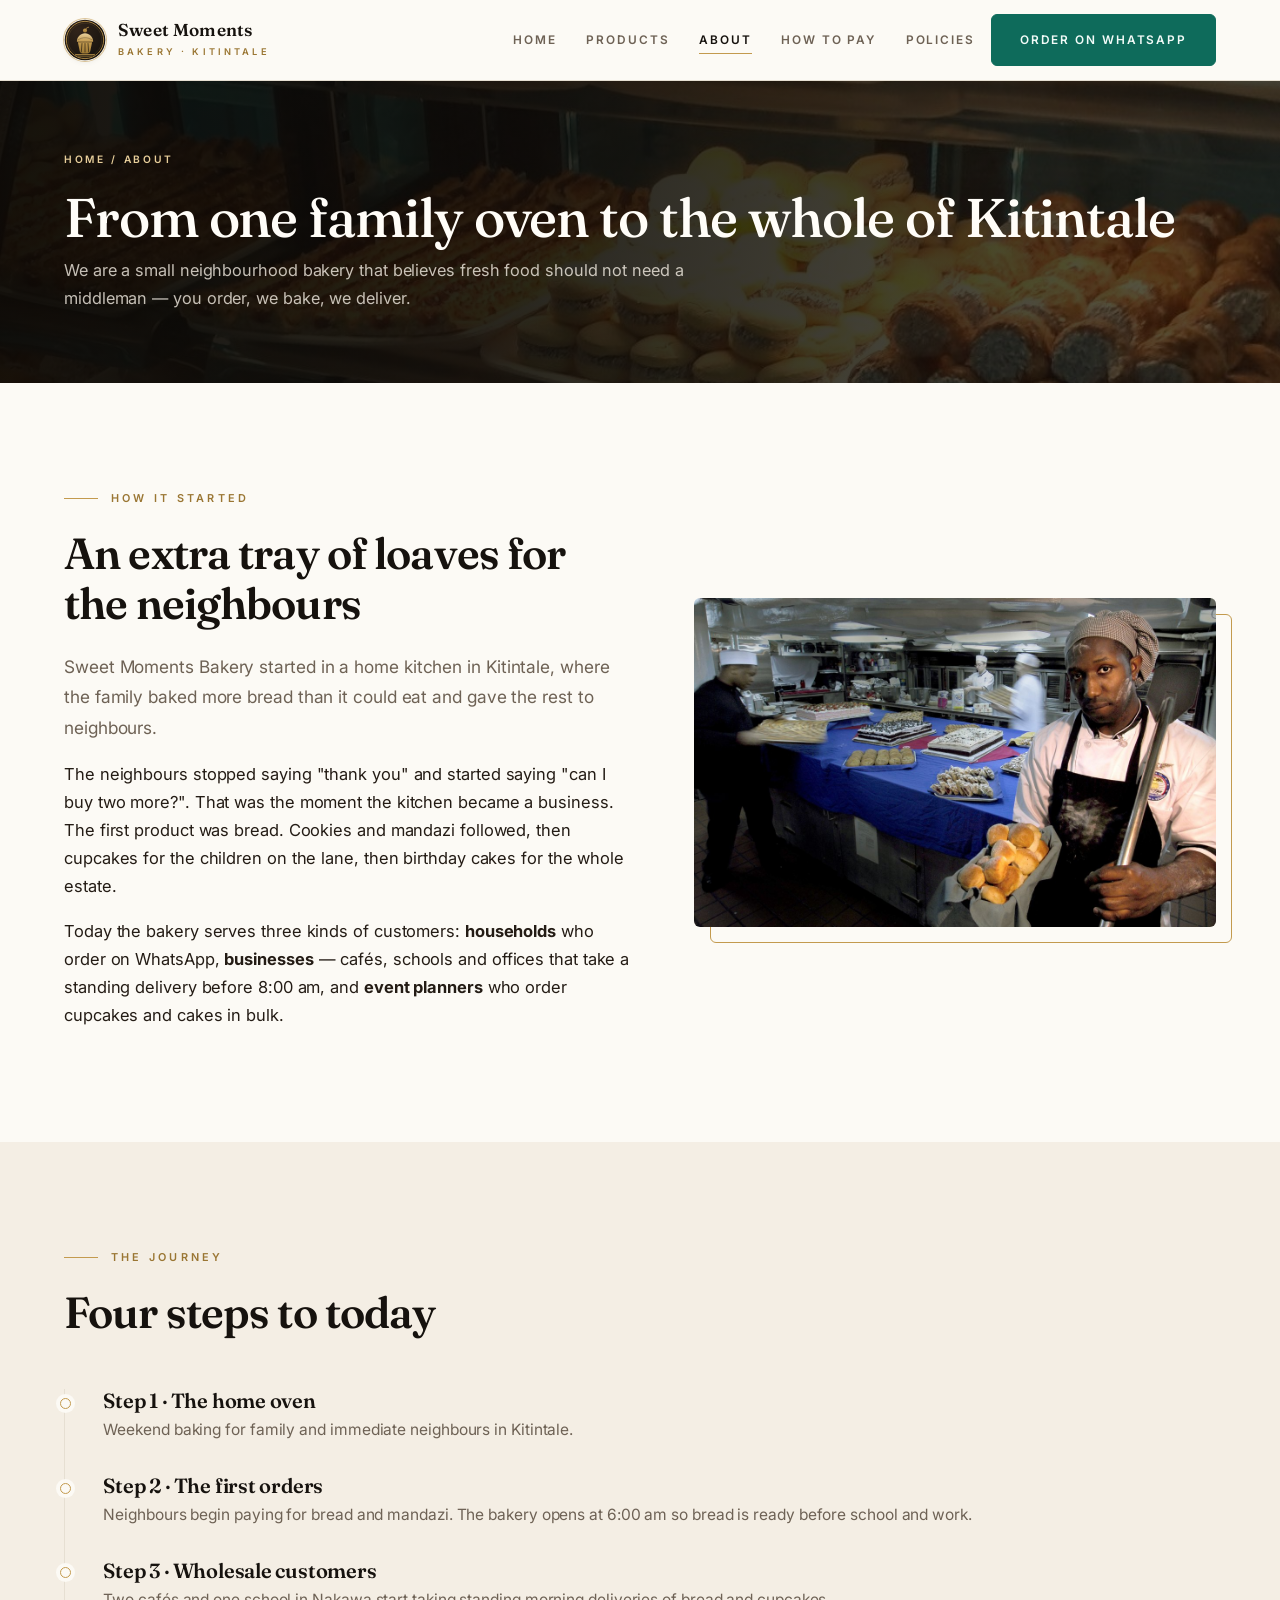
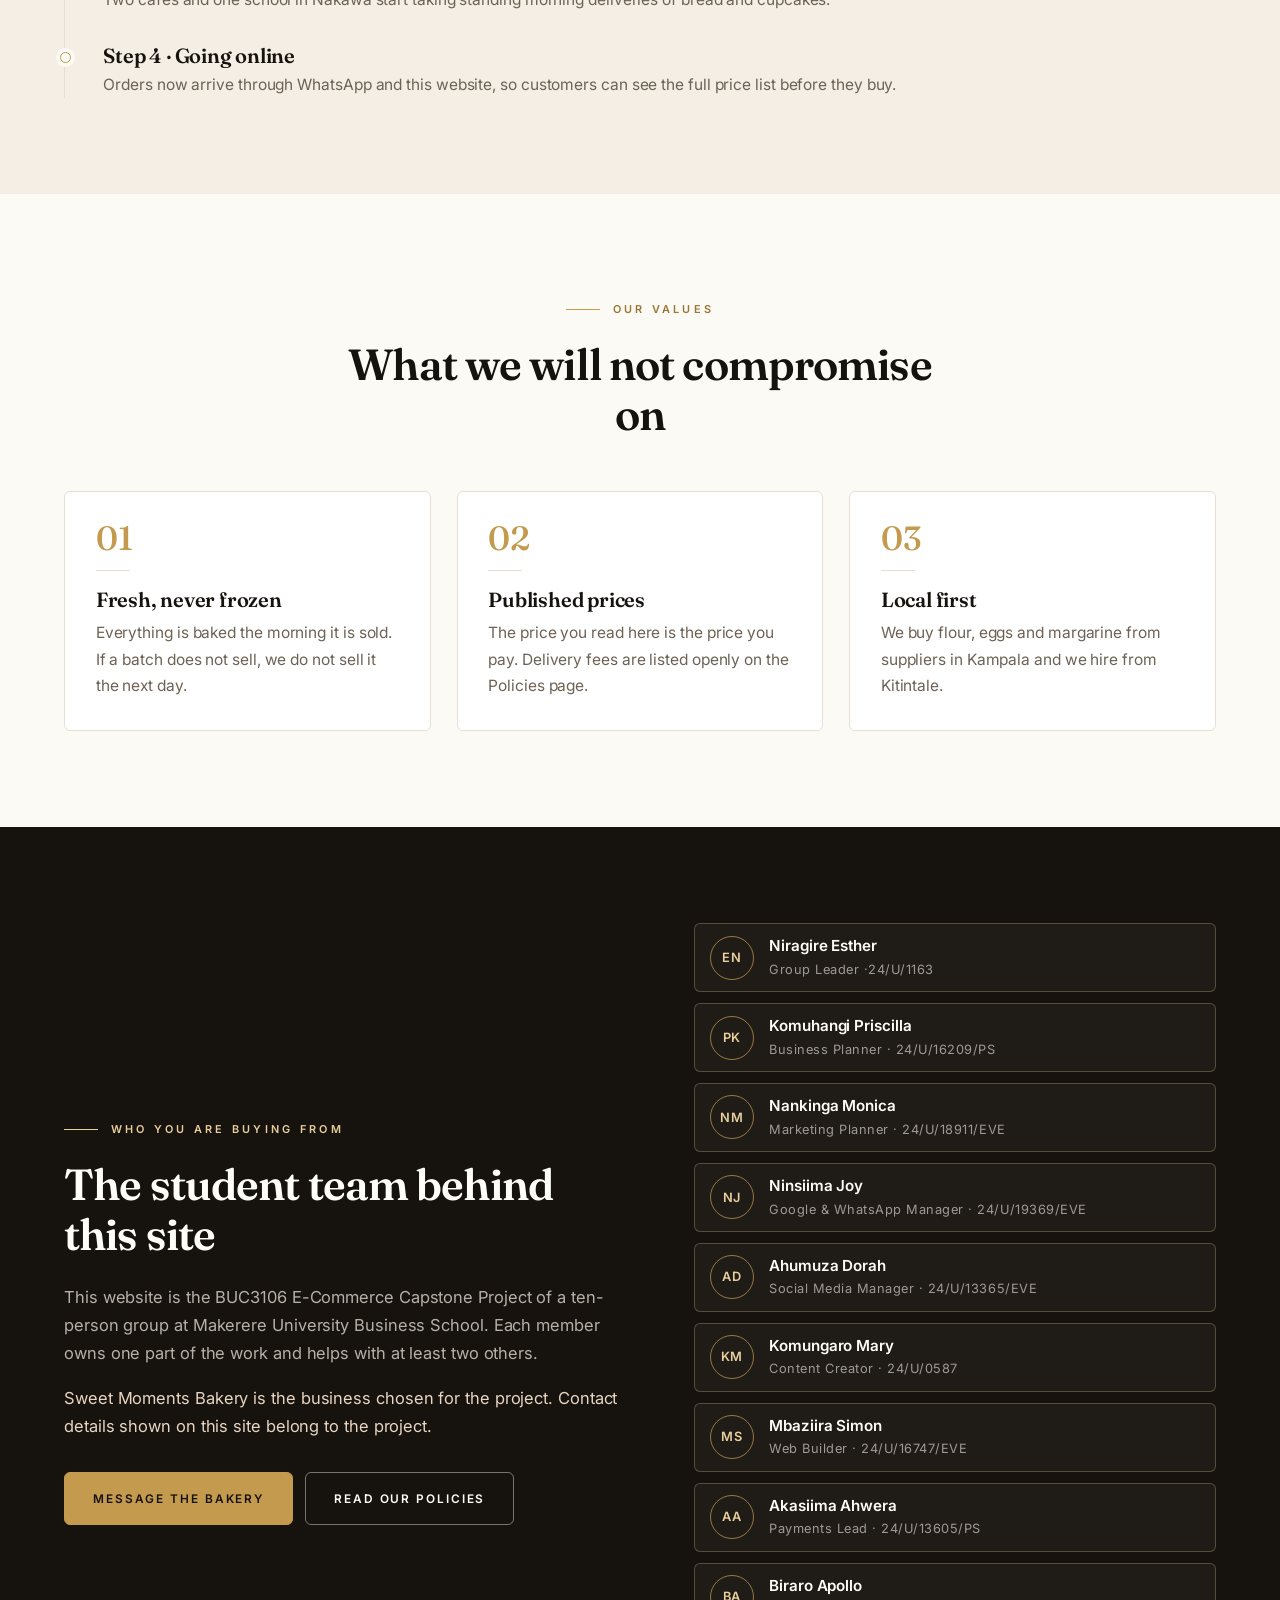
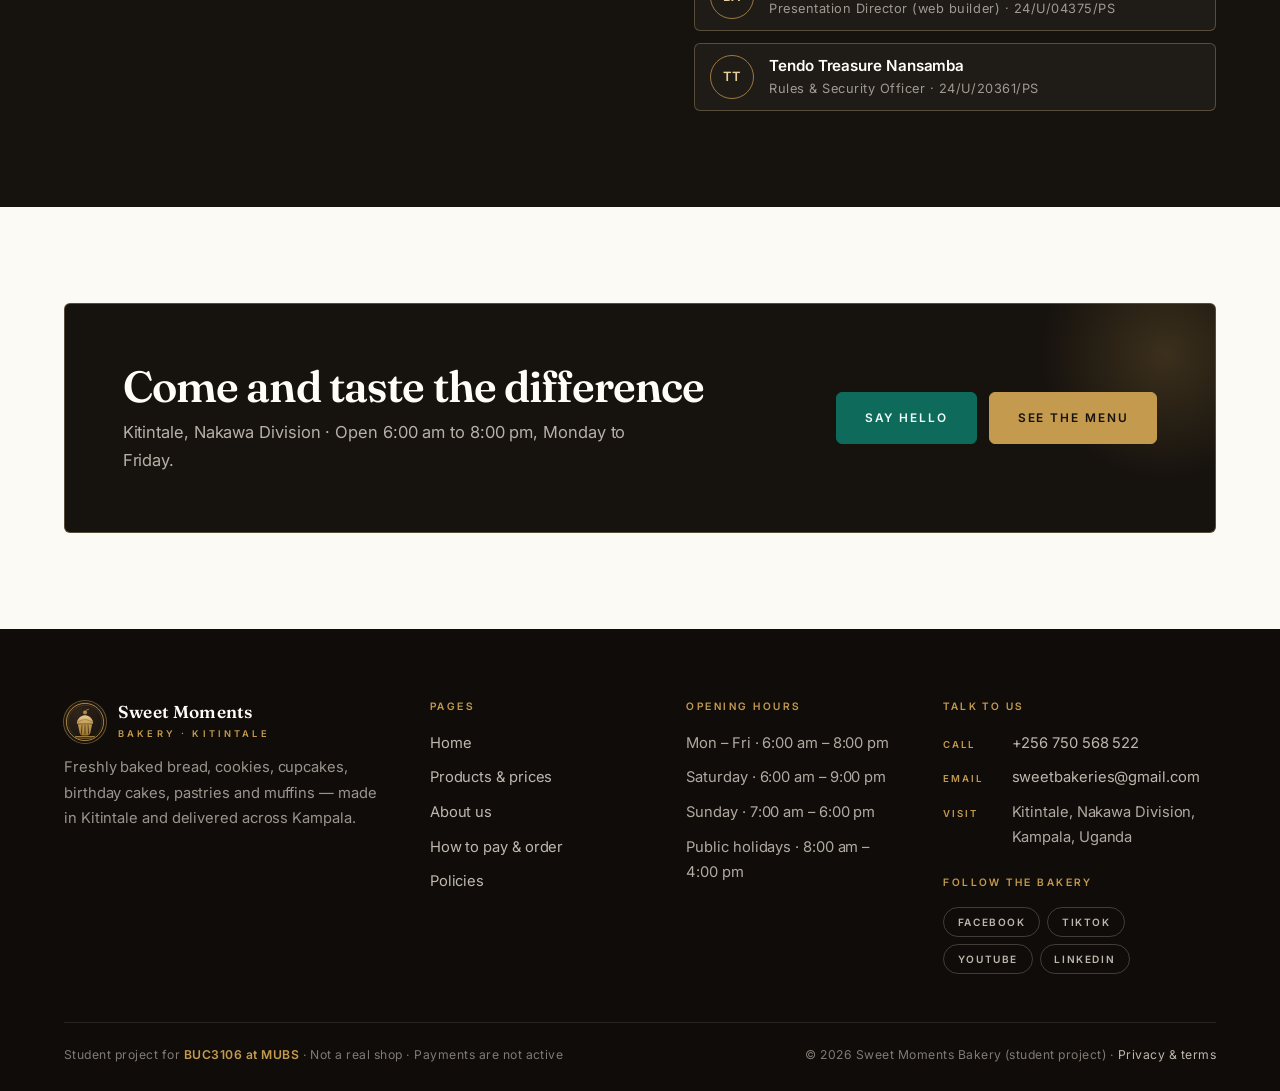
==== about.html @ cf7ef5d5 "Sweet Moments Bakery - BUC3106 capstone website (5 pages, CSS only)" ====
<!DOCTYPE html>
<!-- SWEET MOMENTS BAKERY - ABOUT PAGE (about.html)
     Our story, our values and the student team behind this project. -->
<html lang="en">
<head>
  <meta charset="UTF-8">
  <meta name="viewport" content="width=device-width, initial-scale=1">
  <title>About Us | Sweet Moments Bakery, Kitintale, Kampala</title>
  <meta name="description" content="The story, values and bakers behind Sweet Moments Bakery in Kitintale, Kampala - a bakery supplying households, cafes, schools and offices with fresh bread, cakes and pastries.">
  <link rel="icon" type="image/svg+xml" href="logo.svg">
  <link rel="preconnect" href="https://fonts.googleapis.com">
  <link rel="preconnect" href="https://fonts.gstatic.com" crossorigin>
  <link href="https://fonts.googleapis.com/css2?family=Fraunces:ital,opsz,wght@0,9..144,400;0,9..144,500;0,9..144,600;1,9..144,400&family=Inter:wght@400;500;600;700&display=swap" rel="stylesheet">
  <link rel="stylesheet" href="style.css">
</head>
<body>

  <header class="header">
    <div class="container header__inner">
      <a class="brand" href="index.html">
        <img class="brand__mark" src="logo.svg" alt="Sweet Moments Bakery">
        <span><span class="brand__name">Sweet Moments</span><span class="brand__sub">Bakery · Kitintale</span></span>
      </a>
      <input type="checkbox" id="nav-toggle" class="nav-toggle">
      <label for="nav-toggle" class="nav-toggle-label" aria-label="Open menu"><span class="burger"></span></label>
      <nav class="nav" aria-label="Main menu">
        <a href="index.html">Home</a>
        <a href="products.html">Products</a>
        <a href="about.html" class="active">About</a>
        <a href="pay.html">How to Pay</a>
        <a href="policies.html">Policies</a>
        <a class="btn btn--wa" href="https://wa.me/256750568522?text=Hello%20Sweet%20Moments%20Bakery%2C%20I%20would%20like%20to%20place%20an%20order" target="_blank" rel="noopener">Order on WhatsApp</a>
      </nav>
    </div>
  </header>

  <main>

    <section class="page-hero">
      <img class="page-hero__bg" src="images/banner-inner.jpg" alt="">
      <div class="container">
        <div class="crumbs">Home / About</div>
        <h1>From one family oven to the whole of Kitintale</h1>
        <p>We are a small neighbourhood bakery that believes fresh food should not need a middleman — you order, we bake, we deliver.</p>
      </div>
    </section>

    <!-- ============ STORY ============ -->
    <section class="section">
      <div class="container split">
        <div>
          <span class="eyebrow">How it started</span>
          <h2>An extra tray of loaves for the neighbours</h2>
          <p class="lead">Sweet Moments Bakery started in a home kitchen in Kitintale, where the family baked more bread than it could eat and gave the rest to neighbours.</p>
          <p>The neighbours stopped saying "thank you" and started saying "can I buy two more?". That was the moment the kitchen became a business. The first product was bread. Cookies and mandazi followed, then cupcakes for the children on the lane, then birthday cakes for the whole estate.</p>
          <p>Today the bakery serves three kinds of customers: <b>households</b> who order on WhatsApp, <b>businesses</b> — cafés, schools and offices that take a standing delivery before 8:00 am, and <b>event planners</b> who order cupcakes and cakes in bulk.</p>
        </div>
        <div class="frame">
          <img src="images/process.jpg" alt="Hands kneading bread dough on a floured table in the bakery kitchen">
        </div>
      </div>
    </section>

    <!-- ============ TIMELINE ============ -->
    <section class="section section--sand">
      <div class="container">
        <div class="section-head">
          <span class="eyebrow">The journey</span>
          <h2>Four steps to today</h2>
        </div>
        <div class="timeline">
          <div>
            <h3>Step 1 · The home oven</h3>
            <p>Weekend baking for family and immediate neighbours in Kitintale.</p>
          </div>
          <div>
            <h3>Step 2 · The first orders</h3>
            <p>Neighbours begin paying for bread and mandazi. The bakery opens at 6:00 am so bread is ready before school and work.</p>
          </div>
          <div>
            <h3>Step 3 · Wholesale customers</h3>
            <p>Two cafés and one school in Nakawa start taking standing morning deliveries of bread and cupcakes.</p>
          </div>
          <div>
            <h3>Step 4 · Going online</h3>
            <p>Orders now arrive through WhatsApp and this website, so customers can see the full price list before they buy.</p>
          </div>
        </div>
      </div>
    </section>

    <!-- ============ VALUES ============ -->
    <section class="section">
      <div class="container">
        <div class="section-head center">
          <span class="eyebrow">Our values</span>
          <h2>What we will not compromise on</h2>
        </div>
        <div class="grid grid--3">
          <article class="card">
            <span class="num">01</span>
            <h3>Fresh, never frozen</h3>
            <p>Everything is baked the morning it is sold. If a batch does not sell, we do not sell it the next day.</p>
          </article>
          <article class="card">
            <span class="num">02</span>
            <h3>Published prices</h3>
            <p>The price you read here is the price you pay. Delivery fees are listed openly on the Policies page.</p>
          </article>
          <article class="card">
            <span class="num">03</span>
            <h3>Local first</h3>
            <p>We buy flour, eggs and margarine from suppliers in Kampala and we hire from Kitintale.</p>
          </article>
        </div>
      </div>
    </section>

    <!-- ============ WHO SERVES YOU ============ -->
    <section class="section section--ink">
      <div class="container split">
        <div>
          <span class="eyebrow">Who you are buying from</span>
          <h2>The student team behind this site</h2>
          <p>This website is the BUC3106 E-Commerce Capstone Project of a ten-person group at Makerere University Business School. Each member owns one part of the work and helps with at least two others.</p>
          <p style="color:#e8d5c2;">Sweet Moments Bakery is the business chosen for the project. Contact details shown on this site belong to the project.</p>
          <div class="btn-row">
            <a class="btn btn--wa" href="https://wa.me/256750568522" target="_blank" rel="noopener">Message the bakery</a>
            <a class="btn btn--ghost" href="policies.html">Read our policies</a>
          </div>
        </div>
        <div>
          <ul class="team">
            <li><span class="avatar">EN</span><div><b>Niragire Esther</b><span>Group Leader ·24/U/1163</span></div></li>
            <li><span class="avatar">PK</span><div><b>Komuhangi Priscilla</b><span>Business Planner · 24/U/16209/PS</span></div></li>
            <li><span class="avatar">NM</span><div><b>Nankinga Monica</b><span>Marketing Planner · 24/U/18911/EVE</span></div></li>
            <li><span class="avatar">NJ</span><div><b>Ninsiima Joy</b><span>Google &amp; WhatsApp Manager · 24/U/19369/EVE</span></div></li>
            <li><span class="avatar">AD</span><div><b>Ahumuza Dorah</b><span>Social Media Manager · 24/U/13365/EVE</span></div></li>
            <li><span class="avatar">KM</span><div><b>Komungaro Mary</b><span>Content Creator · 24/U/0587</span></div></li>
            <li><span class="avatar">MS</span><div><b>Mbaziira Simon</b><span>Web Builder · 24/U/16747/EVE</span></div></li>
            <li><span class="avatar">AA</span><div><b>Akasiima Ahwera</b><span>Payments Lead · 24/U/13605/PS</span></div></li>
            <li><span class="avatar">BA</span><div><b>Biraro Apollo</b><span>Presentation Director (web builder) · 24/U/04375/PS</span></div></li>
            <li><span class="avatar">TT</span><div><b>Tendo Treasure Nansamba</b><span>Rules &amp; Security Officer · 24/U/20361/PS</span></div></li>
          </ul>
        </div>
      </div>
    </section>

    <!-- ============ CTA ============ -->
    <section class="section">
      <div class="container">
        <div class="cta">
          <div>
            <h2>Come and taste the difference</h2>
            <p>Kitintale, Nakawa Division · Open 6:00 am to 8:00 pm, Monday to Friday.</p>
          </div>
          <div class="btn-row" style="margin-top:0;">
            <a class="btn btn--wa" href="https://wa.me/256750568522?text=Hello%20Sweet%20Moments%20Bakery" target="_blank" rel="noopener">Say hello</a>
            <a class="btn btn--gold" href="products.html">See the menu</a>
          </div>
        </div>
      </div>
    </section>

  </main>

  <footer class="footer">
    <div class="container">
      <div class="footer__grid">
        <div>
          <a class="brand" href="index.html" style="margin-bottom:.8rem;">
            <img class="brand__mark" src="logo.svg" alt="Sweet Moments Bakery">
            <span><span class="brand__name">Sweet Moments</span><span class="brand__sub">Bakery · Kitintale</span></span>
          </a>
          <p>Freshly baked bread, cookies, cupcakes, birthday cakes, pastries and muffins — made in Kitintale and delivered across Kampala.</p>
        </div>
        <div>
          <h4>Pages</h4>
          <ul>
            <li><a href="index.html">Home</a></li>
            <li><a href="products.html">Products &amp; prices</a></li>
            <li><a href="about.html">About us</a></li>
            <li><a href="pay.html">How to pay &amp; order</a></li>
            <li><a href="policies.html">Policies</a></li>
          </ul>
        </div>
        <div>
          <h4>Opening hours</h4>
          <ul>
            <li>Mon – Fri · 6:00 am – 8:00 pm</li>
            <li>Saturday · 6:00 am – 9:00 pm</li>
            <li>Sunday · 7:00 am – 6:00 pm</li>
            <li>Public holidays · 8:00 am – 4:00 pm</li>
          </ul>
        </div>
        <div>
          <h4>Talk to us</h4>
          <ul class="contact-list">
            <li><span class="k">Call</span> <a href="https://wa.me/256750568522" target="_blank" rel="noopener">+256 750 568 522</a></li>
            <li><span class="k">Email</span> <a href="mailto:sweetbakeries@gmail.com">sweetbakeries@gmail.com</a></li>
            <li><span class="k">Visit</span> Kitintale, Nakawa Division, Kampala, Uganda</li>
          </ul>
          <h4 class="spaced">Follow the bakery</h4>
          <div class="social-row">
            <a href="https://www.facebook.com/SweetMomentsBakeryUG" target="_blank" rel="noopener">Facebook</a>
            <a href="https://www.tiktok.com/@sweetmoments.ug" target="_blank" rel="noopener">TikTok</a>
            <a href="https://www.youtube.com/@SweetMomentsBakeryUG" target="_blank" rel="noopener">YouTube</a>
            <a href="https://www.linkedin.com/company/sweet-moments-bakery" target="_blank" rel="noopener">LinkedIn</a>
          </div>
        </div>
      </div>
      <div class="footer__bottom">
        <span>Student project for <strong>BUC3106 at MUBS</strong> · Not a real shop · Payments are not active</span>
        <span>© 2026 Sweet Moments Bakery (student project) · <a href="policies.html">Privacy &amp; terms</a></span>
      </div>
    </div>
  </footer>

</body>
</html>
---- style.css ----
/* =============================================================
   SWEET MOMENTS BAKERY — style.css  (premium design system)

   PALETTE      ink #16120E · espresso #241C15 · champagne gold #C39A4E
                ivory #FCFAF5 · sand #F4EEE4 · hairline #E6DFD2
   TYPE         Fraunces (display) · Inter (interface)
   STRUCTURE    1. Tokens  2. Base  3. Header  4. Buttons  5. Hero
                6. Sections & cards  7. Products  8. Tables  9. Pay
                10. Policies  11. CTA & footer  12. Responsive
   NO JAVASCRIPT anywhere in this site.
   ============================================================= */

/* ---------- 1. TOKENS ---------- */
:root {
  --ink: #16120e;
  --espresso: #241c15;
  --gold: #c39a4e;
  --gold-deep: #9a7633;
  --gold-soft: #e8cf9b;
  --ivory: #fcfaf5;
  --sand: #f4eee4;
  --white: #ffffff;
  --line: #e6dfd2;
  --line-dark: rgba(232, 207, 155, .28);
  --text: #241c15;
  --muted: #6e6255;
  --muted-light: #a2957f;
  --wa: #0e6b5b;
  --wa-hover: #128c7e;

  --radius: 6px;
  --shadow-sm: 0 2px 6px -2px rgba(22, 18, 14, .10);
  --shadow: 0 24px 50px -34px rgba(22, 18, 14, .55);
  --max: 1200px;

  --display: "Fraunces", "Playfair Display", Georgia, "Times New Roman", serif;
  --sans: "Inter", "Segoe UI", system-ui, -apple-system, Arial, sans-serif;
}

/* ---------- 2. BASE ---------- */
* { box-sizing: border-box; }

html { scroll-behavior: smooth; -webkit-text-size-adjust: 100%; }

body {
  margin: 0;
  background: var(--ivory);
  color: var(--text);
  font-family: var(--sans);
  font-size: 16.5px;
  line-height: 1.7;
  font-weight: 400;
  letter-spacing: -0.005em;
  -webkit-font-smoothing: antialiased;
  text-rendering: optimizeLegibility;
}

img { max-width: 100%; display: block; }

a { color: inherit; text-decoration: none; }

h1, h2, h3, h4 {
  font-family: var(--display);
  color: var(--ink);
  font-weight: 600;
  line-height: 1.14;
  letter-spacing: -0.02em;
  margin: 0 0 .55em;
  font-variation-settings: "opsz" 40;
}
h1 { font-size: clamp(2.4rem, 5.2vw, 4.3rem); }
h2 { font-size: clamp(1.85rem, 3.4vw, 2.75rem); }
h3 { font-size: clamp(1.12rem, 1.6vw, 1.32rem); letter-spacing: -0.01em; }
p  { margin: 0 0 1.05rem; }

.container { width: min(var(--max), 90%); margin-inline: auto; }

.section { padding: clamp(64px, 7.5vw, 112px) 0; }
.section--sand { background: var(--sand); }
.section--ink { background: var(--ink); color: #efe8dd; }
.section--ink h2, .section--ink h3 { color: #fffdf8; }
.section--ink p { color: rgba(239, 232, 221, .74); }

/* eyebrow: gold small-caps with a leading rule */
.eyebrow {
  display: inline-flex;
  align-items: center;
  gap: .8rem;
  font-size: .68rem;
  letter-spacing: .3em;
  text-transform: uppercase;
  font-weight: 600;
  color: var(--gold-deep);
  margin-bottom: 1.35rem;
}
.eyebrow::before {
  content: "";
  width: 34px;
  height: 1px;
  background: var(--gold);
}
.section--ink .eyebrow { color: var(--gold-soft); }
.section--ink .eyebrow::before { background: var(--gold-soft); }
.center .eyebrow { justify-content: center; }

.section-head { max-width: 620px; margin-bottom: clamp(2rem, 4vw, 3.4rem); }
.section-head p { color: var(--muted); font-size: 1.02rem; margin-bottom: 0; }
.section--ink .section-head p { color: rgba(239, 232, 221, .72); }
.center { text-align: center; margin-inline: auto; }

.lead { font-size: 1.08rem; color: var(--muted); line-height: 1.75; }
.center .lead, .section-head.center { margin-inline: auto; }

/* numerals used instead of icons */
.num {
  display: block;
  font-family: var(--display);
  font-size: 2.1rem;
  font-weight: 500;
  color: var(--gold);
  line-height: 1;
  margin-bottom: 1.1rem;
  letter-spacing: 0;
}
.num::after {
  content: "";
  display: block;
  width: 34px;
  height: 1px;
  background: var(--line);
  margin-top: .85rem;
}
.section--ink .num::after { background: var(--line-dark); }

/* notes / chips */
.note {
  background: #fbf7ee;
  border: 1px solid var(--line);
  border-left: 3px solid var(--gold);
  border-radius: var(--radius);
  padding: 1rem 1.25rem;
  font-size: .95rem;
  color: var(--espresso);
}
.note a { color: var(--gold-deep); border-bottom: 1px solid var(--gold-soft); }
.section--ink .note {
  background: rgba(255, 255, 255, .05);
  border-color: var(--line-dark);
  border-left-color: var(--gold);
  color: #efe8dd;
}
.sample {
  display: inline-block;
  border: 1px solid var(--gold);
  color: var(--gold-deep);
  background: rgba(195, 154, 78, .08);
  font-size: .62rem;
  font-weight: 600;
  letter-spacing: .16em;
  text-transform: uppercase;
  padding: .1rem .45rem;
  border-radius: 3px;
  vertical-align: middle;
  line-height: 1.5;
}
.sample--alert { border-color: #c98b6b; color: #9c5334; background: rgba(201, 139, 107, .08); }

/* ---------- 3. HEADER ---------- */
.header {
  position: sticky;
  top: 0;
  z-index: 60;
  background: rgba(252, 250, 245, .88);
  backdrop-filter: saturate(180%) blur(14px);
  -webkit-backdrop-filter: saturate(180%) blur(14px);
  border-bottom: 1px solid var(--line);
}
.header__inner {
  display: flex;
  align-items: center;
  gap: 1.2rem;
  padding: .85rem 0;
  min-height: 72px;
}
.brand {
  display: flex;
  align-items: center;
  gap: .75rem;
  color: var(--ink);
}
.brand__mark {
  width: 42px;
  height: 42px;
  flex: none;
  border-radius: 50%;
  box-shadow: 0 0 0 1px rgba(195, 154, 78, .55), var(--shadow-sm);
}
.brand__name {
  font-family: var(--display);
  font-weight: 600;
  font-size: 1.08rem;
  letter-spacing: .01em;
  line-height: 1.1;
  display: block;
}
.brand__sub {
  display: block;
  font-family: var(--sans);
  font-size: .58rem;
  letter-spacing: .34em;
  text-transform: uppercase;
  color: var(--gold-deep);
  font-weight: 600;
  margin-top: .28rem;
}

.nav { margin-left: auto; display: flex; align-items: center; gap: .15rem; }
.nav a:not(.btn) {
  position: relative;
  padding: .55rem .85rem;
  font-size: .74rem;
  font-weight: 600;
  letter-spacing: .16em;
  text-transform: uppercase;
  color: var(--muted);
  transition: color .2s ease;
}
.nav a:not(.btn)::after {
  content: "";
  position: absolute;
  left: .85rem; right: .85rem; bottom: .3rem;
  height: 1px;
  background: var(--gold);
  transform: scaleX(0);
  transform-origin: left;
  transition: transform .28s ease;
}
.nav a:not(.btn):hover { color: var(--ink); }
.nav a:not(.btn):hover::after,
.nav a:not(.btn).active::after { transform: scaleX(1); }
.nav a:not(.btn).active { color: var(--ink); }

.nav-toggle { display: none; }
.nav-toggle-label {
  display: none;
  margin-left: auto;
  width: 46px; height: 46px;
  border: 1px solid var(--line);
  border-radius: var(--radius);
  background: var(--white);
  color: var(--ink);
  cursor: pointer;
  place-items: center;
}
/* CSS-drawn hamburger — no icon font, no JavaScript */
.burger {
  display: block;
  width: 18px;
  height: 13px;
  background:
    linear-gradient(currentColor 0 0) top    / 100% 1.5px no-repeat,
    linear-gradient(currentColor 0 0) center / 100% 1.5px no-repeat,
    linear-gradient(currentColor 0 0) bottom / 100% 1.5px no-repeat;
  transition: transform .25s ease;
}
.nav-toggle:checked ~ .nav-toggle-label .burger { transform: rotate(90deg); }

/* ---------- 4. BUTTONS ---------- */
.btn {
  display: inline-flex;
  align-items: center;
  justify-content: center;
  gap: .6rem;
  padding: .95rem 1.75rem;
  border: 1px solid transparent;
  border-radius: var(--radius);
  font-family: var(--sans);
  font-size: .74rem;
  font-weight: 600;
  letter-spacing: .16em;
  text-transform: uppercase;
  cursor: pointer;
  transition: background .25s ease, color .25s ease, border-color .25s ease,
              transform .25s ease, box-shadow .25s ease;
  white-space: nowrap;
}
.btn:hover { transform: translateY(-2px); }

.btn--gold { background: var(--gold); color: var(--ink); border-color: var(--gold); }
.btn--gold:hover { background: var(--gold-soft); border-color: var(--gold-soft); box-shadow: var(--shadow); }

.btn--wa { background: var(--wa); color: #f2fbf8; border-color: var(--wa); }
.btn--wa:hover { background: var(--wa-hover); border-color: var(--wa-hover); box-shadow: var(--shadow); }

.btn--ink { background: var(--ink); color: var(--ivory); border-color: var(--ink); }
.btn--ink:hover { background: var(--gold); border-color: var(--gold); color: var(--ink); }

.btn--ghost { background: transparent; color: var(--ink); border-color: rgba(22, 18, 14, .28); }
.btn--ghost:hover { background: var(--ink); color: var(--ivory); border-color: var(--ink); }

.btn--light { background: transparent; color: #fffdf8; border-color: rgba(255, 253, 248, .45); }
.btn--light:hover { background: #fffdf8; color: var(--ink); border-color: #fffdf8; }

/* ghost buttons must stay visible on the ink sections and the CTA band */
.section--ink .btn--ghost, .cta .btn--ghost {
  color: #fffdf8;
  border-color: rgba(255, 253, 248, .42);
}
.section--ink .btn--ghost:hover, .cta .btn--ghost:hover {
  background: #fffdf8;
  color: var(--ink);
  border-color: #fffdf8;
}
.section--ink .btn--wa { background: var(--gold); border-color: var(--gold); color: var(--ink); }
.section--ink .btn--wa:hover { background: var(--gold-soft); border-color: var(--gold-soft); }

.btn--sm { padding: .7rem 1.2rem; font-size: .68rem; }
.btn--block { width: 100%; }

.btn-row { display: flex; flex-wrap: wrap; gap: .75rem; margin-top: 2rem; }
.btn-row--center { justify-content: flex-start; }

/* ---------- 5. HERO ---------- */
.hero {
  position: relative;
  display: grid;
  align-items: center;
  min-height: min(56vh, 500px);
  background: #0f0b08;
  overflow: hidden;
}
.hero__bg {
  position: absolute;
  inset: 0;
  width: 100%;
  height: 100%;
  object-fit: cover;
  object-position: center 42%;
}
.hero::after {
  content: "";
  position: absolute;
  inset: 0;
  background:
    linear-gradient(100deg, rgba(12, 9, 6, .95) 0%, rgba(12, 9, 6, .86) 34%,
                    rgba(12, 9, 6, .52) 64%, rgba(12, 9, 6, .38) 100%),
    linear-gradient(to top, rgba(12, 9, 6, .78) 0%, rgba(12, 9, 6, 0) 38%);
}
.hero__inner {
  position: relative;
  z-index: 2;
  padding: clamp(38px, 4.6vw, 62px) 0 clamp(20px, 2.6vw, 34px);
  max-width: 680px;
  color: #f7f1e7;
}
.hero__eyebrow { color: var(--gold-soft); }
.hero__eyebrow::before { background: var(--gold-soft); }

.hero h1 {
  color: #fffdf8;
  font-weight: 500;
  font-size: clamp(2.05rem, 3.8vw, 3.1rem);
  line-height: 1.06;
  letter-spacing: -0.03em;
  text-wrap: balance;
  margin-bottom: .4em;
}
.hero h1 em {
  font-style: italic;
  font-weight: 400;
  color: var(--gold-soft);
}
.hero__lead {
  color: rgba(247, 241, 231, .8);
  font-size: clamp(.96rem, 1.05vw, 1.03rem);
  max-width: 620px;
  margin-top: .9rem;
  margin-bottom: 0;
}
.hero__rule {
  width: 64px;
  height: 1px;
  background: var(--gold);
  margin: 1.15rem 0 0;
  opacity: .85;
}
.hero .btn-row { margin-top: 1.35rem; }
.hero .btn { padding: .85rem 1.55rem; }
.hero__facts {
  position: relative;
  z-index: 2;
  display: flex;
  flex-wrap: wrap;
  gap: 0;
  border-top: 1px solid rgba(255, 253, 248, .16);
  margin-top: clamp(1.2rem, 2vw, 1.9rem);
  max-width: 980px;
}
.hero__facts span {
  padding: .7rem 1.4rem .7rem 0;
  margin-right: 1.4rem;
  border-right: 1px solid rgba(255, 253, 248, .16);
  font-size: .66rem;
  letter-spacing: .2em;
  text-transform: uppercase;
  color: rgba(247, 241, 231, .78);
  font-weight: 500;
}
.hero__facts span:last-child { border-right: 0; margin-right: 0; }
.hero__facts b {
  display: block;
  font-family: var(--display);
  font-size: 1.22rem;
  letter-spacing: -0.01em;
  text-transform: none;
  color: var(--gold-soft);
  font-weight: 500;
  margin-bottom: .1rem;
}

/* ribbon */
.marquee {
  background: var(--ink);
  color: rgba(247, 241, 231, .82);
  overflow: hidden;
  white-space: nowrap;
  padding: .95rem 0;
  font-size: .68rem;
  letter-spacing: .3em;
  text-transform: uppercase;
  font-weight: 500;
  border-top: 1px solid rgba(232, 207, 155, .18);
  border-bottom: 1px solid rgba(232, 207, 155, .18);
}
.marquee__track { display: inline-block; animation: slide 44s linear infinite; }
.marquee__track span { margin: 0 1.6rem; color: rgba(247, 241, 231, .8); }
.marquee__track span::before { content: "◆"; margin-right: 1.6rem; color: var(--gold); font-size: .55em; vertical-align: middle; }
@keyframes slide { from { transform: translateX(0); } to { transform: translateX(-50%); } }

/* ---------- 6. GRIDS, CARDS, SPLITS ---------- */
.grid { display: grid; gap: clamp(1.2rem, 2vw, 2rem); }
.grid--4 { grid-template-columns: repeat(4, 1fr); }
.grid--3 { grid-template-columns: repeat(3, 1fr); }
.grid--2 { grid-template-columns: repeat(2, 1fr); }
/* editorial 3-column features keep their dividers on tablets too */
.grid--features { grid-template-columns: repeat(3, 1fr); }

/* editorial feature columns (numbered, hairline separated) */
.feature {
  padding-top: .4rem;
}
.feature + .feature { border-left: 1px solid var(--line); padding-left: clamp(1.2rem, 2.4vw, 2.4rem); }
.feature h3 { margin-bottom: .6rem; }
.feature p { color: var(--muted); font-size: .97rem; margin-bottom: 0; }
@media (max-width: 860px) {
  .feature + .feature { border-left: 0; padding-left: 0; border-top: 1px solid var(--line); padding-top: 1.8rem; }
}

/* white card */
.card {
  background: var(--white);
  border: 1px solid var(--line);
  border-radius: var(--radius);
  padding: clamp(1.5rem, 2.4vw, 2rem);
  transition: transform .3s ease, box-shadow .3s ease, border-color .3s ease;
}
.card:hover { transform: translateY(-4px); border-color: var(--gold-soft); box-shadow: var(--shadow); }
.card p { color: var(--muted); font-size: .97rem; margin-bottom: 0; }
.card h3 { margin-bottom: .55rem; }
.section--ink .card {
  background: rgba(255, 255, 255, .04);
  border-color: var(--line-dark);
}
.section--ink .card p { color: rgba(239, 232, 221, .72); }
.section--ink .card:hover { border-color: var(--gold); }

/* split blocks */
.split {
  display: grid;
  grid-template-columns: 1.04fr .96fr;
  gap: clamp(2rem, 5vw, 4.5rem);
  align-items: center;
}
.frame { position: relative; }
.frame img {
  border-radius: var(--radius);
  position: relative;
  z-index: 2;
  width: 100%;
  object-fit: cover;
}
.frame::after {
  content: "";
  position: absolute;
  inset: 16px -16px -16px 16px;
  border: 1px solid var(--gold);
  border-radius: var(--radius);
  z-index: 1;
}
.frame--flip::after { inset: -16px 16px 16px -16px; }

.checklist { list-style: none; padding: 0; margin: 1.6rem 0 0; display: grid; gap: .85rem; }
.checklist li { position: relative; padding-left: 2rem; color: var(--text); font-size: .99rem; }
.checklist li::before {
  content: "✓";
  position: absolute;
  left: 0; top: .12rem;
  width: 20px; height: 20px;
  border: 1px solid var(--gold);
  border-radius: 50%;
  color: var(--gold-deep);
  font-size: .68rem;
  display: grid;
  place-items: center;
  font-weight: 600;
}
.section--ink .checklist li { color: rgba(239, 232, 221, .85); }
.section--ink .checklist li::before { color: var(--gold-soft); border-color: var(--gold); }

/* stats */
.stat-row { display: grid; grid-template-columns: repeat(3, 1fr); gap: 1rem; margin-top: 1.4rem; }
.stat {
  border: 1px solid var(--line-dark);
  border-radius: var(--radius);
  padding: 1.15rem 1rem;
  text-align: center;
  background: rgba(255, 255, 255, .03);
}
.stat b {
  display: block;
  font-family: var(--display);
  font-size: 1.6rem;
  font-weight: 500;
  color: var(--gold-soft);
  letter-spacing: -0.01em;
}
.stat span {
  font-size: .66rem;
  letter-spacing: .18em;
  text-transform: uppercase;
  color: rgba(239, 232, 221, .62);
}

.badge-line { display: flex; flex-wrap: wrap; gap: .55rem; margin-top: 1.6rem; }
.badge-line span {
  border: 1px solid rgba(232, 207, 155, .32);
  color: var(--gold-soft);
  border-radius: 999px;
  padding: .38rem .95rem;
  font-size: .66rem;
  letter-spacing: .16em;
  text-transform: uppercase;
  font-weight: 500;
}
.badge-line--dark span {
  border-color: var(--line);
  color: var(--gold-deep);
  background: var(--white);
}

/* zone badges (delivery) */
.zone {
  display: grid;
  place-items: center;
  width: 44px; height: 44px;
  border: 1px solid var(--gold);
  border-radius: 50%;
  font-family: var(--display);
  font-size: 1.05rem;
  color: var(--gold-deep);
  margin-bottom: 1.1rem;
}

/* WhatsApp catalogue call-out (Task 5 link) */
.catalogue-cta {
  display: flex;
  flex-wrap: wrap;
  align-items: center;
  justify-content: space-between;
  gap: 1.5rem;
  background: var(--white);
  border: 1px solid var(--line);
  border-left: 3px solid var(--gold);
  border-radius: var(--radius);
  padding: clamp(1.4rem, 3vw, 2.2rem);
  margin-top: 1.7rem;
}
.catalogue-cta h3 { margin-bottom: .4rem; }
.catalogue-cta p { color: var(--muted); font-size: .95rem; margin: 0; max-width: 640px; }
.catalogue-cta .eyebrow { margin-bottom: .7rem; }
.catalogue-cta .btn { flex: none; }

/* payment-choice + cryptocurrency notes (Task 7) */
.why-grid { display: grid; grid-template-columns: repeat(2, 1fr); gap: clamp(1.2rem, 2vw, 1.8rem); }
@media (max-width: 860px) { .why-grid { grid-template-columns: 1fr; } }

/* ---------- 7. PRODUCTS ---------- */
.product {
  display: flex;
  flex-direction: column;
  background: var(--white);
  border: 1px solid var(--line);
  border-radius: var(--radius);
  overflow: hidden;
  transition: transform .3s ease, box-shadow .3s ease, border-color .3s ease;
}
.product:hover { transform: translateY(-5px); border-color: var(--gold-soft); box-shadow: var(--shadow); }
.product__media { position: relative; aspect-ratio: 4 / 3; overflow: hidden; background: var(--sand); }
.product__media img { width: 100%; height: 100%; object-fit: cover; transition: transform .7s cubic-bezier(.2, .7, .3, 1); }
.product:hover .product__media img { transform: scale(1.05); }
.product__tag {
  position: absolute;
  top: .85rem; left: .85rem;
  background: rgba(22, 18, 14, .86);
  color: var(--gold-soft);
  font-size: .6rem;
  font-weight: 600;
  letter-spacing: .18em;
  text-transform: uppercase;
  padding: .34rem .7rem;
  border-radius: 3px;
  backdrop-filter: blur(4px);
}
.product__body { padding: 1.4rem 1.4rem 1.5rem; display: flex; flex-direction: column; gap: .5rem; flex: 1; }
.product__body h3 { margin: 0; }
.product__body p { color: var(--muted); font-size: .92rem; margin: 0; flex: 1; line-height: 1.6; }
.product__foot {
  display: flex;
  align-items: flex-end;
  justify-content: space-between;
  gap: .75rem;
  padding-top: .9rem;
  margin-top: .35rem;
  border-top: 1px solid var(--line);
}
.price {
  font-family: var(--display);
  font-size: 1.22rem;
  font-weight: 600;
  color: var(--ink);
  letter-spacing: -0.01em;
  line-height: 1.2;
}
.price small {
  display: block;
  font-family: var(--sans);
  font-size: .66rem;
  letter-spacing: .14em;
  text-transform: uppercase;
  color: var(--muted-light);
  font-weight: 500;
  margin-top: .2rem;
}
.code {
  font-size: .62rem;
  letter-spacing: .16em;
  text-transform: uppercase;
  color: var(--muted-light);
  font-weight: 500;
  white-space: nowrap;
}
.product .btn { margin-top: .9rem; }
/* product CTAs stay quiet until hover so the green does not take over the grid */
.product .btn--wa {
  background: transparent;
  color: var(--ink);
  border-color: rgba(22, 18, 14, .22);
}
.product .btn--wa:hover {
  background: var(--wa);
  border-color: var(--wa);
  color: #f2fbf8;
}

/* pure-CSS filters */
.catalog { position: relative; }
.catalog > input { position: absolute; width: 1px; height: 1px; opacity: 0; pointer-events: none; }
.catalog > label {
  display: inline-block;
  margin: 0 .5rem .8rem 0;
  padding: .6rem 1.15rem;
  border: 1px solid var(--line);
  border-radius: 999px;
  background: var(--white);
  font-size: .7rem;
  font-weight: 600;
  letter-spacing: .14em;
  text-transform: uppercase;
  color: var(--muted);
  cursor: pointer;
  transition: all .25s ease;
}
.catalog > label:hover { border-color: var(--gold); color: var(--ink); transform: translateY(-2px); }
.catalog > input:checked + label {
  background: var(--ink);
  border-color: var(--ink);
  color: var(--gold-soft);
}
#f-bread:checked  ~ .product-grid > .product:not(.product--bread),
#f-cake:checked   ~ .product-grid > .product:not(.product--cake),
#f-cookie:checked ~ .product-grid > .product:not(.product--cookie),
#f-pastry:checked ~ .product-grid > .product:not(.product--pastry) { display: none; }

.product-grid { display: grid; grid-template-columns: repeat(4, 1fr); gap: clamp(1.1rem, 1.8vw, 1.7rem); margin-top: 1.4rem; }
/* ten products sit as two tidy rows of five on wide screens */
@media (min-width: 1160px) {
  .product-grid { grid-template-columns: repeat(5, 1fr); }
  /* narrower cards: stack the price and the item code instead of squeezing them */
  .product__foot { flex-direction: column; align-items: flex-start; gap: .15rem; }
  .product__body h3 { font-size: 1.06rem; }
}

/* ---------- 8. TABLES ---------- */
.table-wrap {
  overflow-x: auto;
  border: 1px solid var(--line);
  border-radius: var(--radius);
  background: var(--white);
  -webkit-overflow-scrolling: touch;
}
table { width: 100%; border-collapse: collapse; font-size: .93rem; min-width: 520px; }
th, td { padding: .85rem 1.1rem; text-align: left; border-bottom: 1px solid var(--line); vertical-align: top; }
th {
  background: var(--ink);
  color: var(--gold-soft);
  font-family: var(--sans);
  font-size: .64rem;
  font-weight: 600;
  letter-spacing: .18em;
  text-transform: uppercase;
}
tbody tr:last-child td { border-bottom: 0; }
tbody tr:nth-child(even) td { background: #faf7f1; }
tbody tr:hover td { background: #f6f1e7; }
td.num { font-weight: 600; color: var(--ink); white-space: nowrap; font-family: var(--display); font-size: 1rem; }
/* table cells reuse the "num" class name — make sure they behave like cells,
   not like the editorial numerals used in cards */
td.num, th.num {
  display: table-cell;
  margin: 0;
  letter-spacing: 0;
  line-height: 1.5;
}
td.num::after, th.num::after { content: none; display: none; }
.section--ink .table-wrap { background: rgba(255, 255, 255, .04); border-color: var(--line-dark); }
.section--ink table { min-width: 480px; }
.section--ink td { border-color: var(--line-dark); color: rgba(239, 232, 221, .85); }
.section--ink tbody tr:nth-child(even) td { background: rgba(255, 255, 255, .03); }
.section--ink tbody tr:hover td { background: rgba(255, 255, 255, .06); }
.section--ink th { background: rgba(232, 207, 155, .14); color: var(--gold-soft); }

/* ---------- 9. HOW TO PAY ---------- */
.pay-grid { display: grid; grid-template-columns: repeat(2, 1fr); gap: clamp(1.2rem, 2vw, 1.8rem); }
.pay-card {
  background: var(--white);
  border: 1px solid var(--line);
  border-radius: var(--radius);
  overflow: hidden;
  transition: border-color .3s ease, box-shadow .3s ease, transform .3s ease;
}
.pay-card:hover { border-color: var(--gold-soft); box-shadow: var(--shadow); transform: translateY(-3px); }
.pay-card__head {
  display: flex;
  align-items: center;
  justify-content: space-between;
  gap: .75rem;
  padding: 1.05rem 1.4rem;
  background: var(--ink);
  border-bottom: 1px solid rgba(232, 207, 155, .22);
}
.pay-card__head h3 {
  margin: 0;
  color: #fffdf8;
  font-family: var(--sans);
  font-size: .74rem;
  font-weight: 600;
  letter-spacing: .18em;
  text-transform: uppercase;
}
.pay-card__head .method {
  font-family: var(--display);
  font-size: 1.12rem;
  letter-spacing: -0.01em;
  color: var(--gold-soft);
  text-transform: none;
  display: block;
  margin-top: .3rem;
  font-weight: 500;
}
/* the "need help" card is the friendly one — gold band instead of ink */
.pay-card__head--gold {
  background: linear-gradient(120deg, var(--gold) 0%, var(--gold-soft) 100%);
  border-bottom-color: rgba(22, 18, 14, .18);
}
.pay-card__head--gold h3 { color: var(--ink); }
.pay-card__head--gold .method { color: var(--espresso); }
.pay-card__body { padding: 1.5rem 1.4rem 1.6rem; }
.pay-intro { color: var(--muted); font-size: .93rem; margin-bottom: 1.1rem; }

.steps { list-style: none; margin: 0; padding: 0; display: grid; gap: .95rem; counter-reset: step; }
.steps li {
  position: relative;
  padding-left: 2.6rem;
  font-size: .95rem;
  color: var(--text);
  counter-increment: step;
}
.steps li::before {
  content: counter(step, decimal-leading-zero);
  position: absolute;
  left: 0; top: .05rem;
  font-family: var(--display);
  font-size: .95rem;
  color: var(--gold-deep);
  border: 1px solid var(--gold-soft);
  border-radius: 50%;
  width: 30px; height: 30px;
  display: grid;
  place-items: center;
  background: #fdfbf6;
}
.steps li b { color: var(--ink); font-weight: 600; }

.pay-details {
  background: #faf7f1;
  border: 1px solid var(--line);
  border-left: 3px solid var(--gold);
  border-radius: var(--radius);
  padding: .95rem 1.05rem;
  font-size: .9rem;
  margin-top: 1.15rem;
  line-height: 1.75;
}
.pay-details b { color: var(--ink); font-weight: 600; }

/* numbered "how to order" steps */
.step-card { background: transparent; border: 0; padding: 0; }
.step-card .num { margin-bottom: 1rem; }

/* ---------- 10. POLICIES / PROSE ---------- */
.prose { max-width: 780px; }
.prose h2 {
  font-size: clamp(1.4rem, 2.4vw, 1.75rem);
  margin-top: 2.8rem;
  padding-top: 1.6rem;
  border-top: 1px solid var(--line);
}
.prose h3 { font-size: 1.08rem; margin-top: 1.8rem; }
.prose ul, .prose ol { padding-left: 1.15rem; margin: 0 0 1.1rem; }
.prose li { margin-bottom: .5rem; }
.prose .card { margin: 1.6rem 0; }
.prose .card h3:first-child { margin-top: 0; }

.timeline {
  border-left: 1px solid var(--line);
  padding-left: clamp(1.4rem, 3vw, 2.4rem);
  display: grid;
  gap: 1.9rem;
  position: relative;
}
.timeline div { position: relative; }
.timeline div::before {
  content: "";
  position: absolute;
  left: calc(-1 * clamp(1.4rem, 3vw, 2.4rem) - 5px);
  top: .55rem;
  width: 9px; height: 9px;
  border-radius: 50%;
  background: var(--ivory);
  border: 1px solid var(--gold);
  box-shadow: 0 0 0 4px var(--ivory);
}
.timeline div::after {
  content: "";
  position: absolute;
  left: calc(-1 * clamp(1.4rem, 3vw, 2.4rem) - 1px);
  top: 1.15rem; bottom: -1.9rem;
  width: 1px;
  background: transparent;
}
.timeline h3 { margin-bottom: .3rem; }
.timeline p { color: var(--muted); margin: 0; font-size: .97rem; }

/* ---------- 11. CTA, FOOTER, CONTACT ---------- */
.cta {
  background: var(--ink);
  color: #efe8dd;
  border: 1px solid rgba(232, 207, 155, .3);
  border-radius: var(--radius);
  padding: clamp(2.2rem, 5vw, 3.6rem);
  display: flex;
  flex-wrap: wrap;
  align-items: center;
  justify-content: space-between;
  gap: 1.8rem;
  position: relative;
  overflow: hidden;
}
.cta::before {
  content: "";
  position: absolute;
  right: -80px; top: -80px;
  width: 260px; height: 260px;
  background: radial-gradient(circle, rgba(195, 154, 78, .22), transparent 68%);
}
.cta > * { position: relative; }
.cta h2 { color: #fffdf8; margin-bottom: .4rem; }
.cta p { margin: 0; color: rgba(239, 232, 221, .74); max-width: 520px; }
.cta .btn-row { margin-top: 0; }

.footer { background: #100c09; color: rgba(239, 232, 221, .72); padding: clamp(3rem, 6vw, 4.5rem) 0 1.6rem; font-size: .92rem; }
.footer h4 {
  font-family: var(--sans);
  color: var(--gold);
  font-size: .64rem;
  letter-spacing: .24em;
  text-transform: uppercase;
  font-weight: 600;
  margin-bottom: 1.15rem;
}
.footer__grid { display: grid; grid-template-columns: 1.5fr 1fr 1fr 1.25fr; gap: clamp(1.6rem, 3vw, 3rem); }
.footer p { color: rgba(239, 232, 221, .62); font-size: .92rem; }
.footer a { color: rgba(239, 232, 221, .78); transition: color .2s ease; }
.footer a:hover { color: var(--gold-soft); }
.footer ul { list-style: none; padding: 0; margin: 0; display: grid; gap: .6rem; }
.footer h4.spaced { margin-top: 1.7rem; }
.social-row { display: flex; flex-wrap: wrap; gap: .45rem; }
.social-row a {
  border: 1px solid rgba(255, 253, 248, .2);
  border-radius: 999px;
  padding: .34rem .85rem;
  font-size: .63rem;
  font-weight: 600;
  letter-spacing: .16em;
  text-transform: uppercase;
  transition: border-color .2s ease, color .2s ease;
}
.social-row a:hover { border-color: var(--gold); color: var(--gold-soft); }
.footer .brand__name { color: #fffdf8; }
.footer .brand__sub { color: var(--gold); }
.footer .brand { margin-bottom: 1.1rem; }
.footer .brand__mark { box-shadow: 0 0 0 1px rgba(195, 154, 78, .5); }
.footer__bottom {
  border-top: 1px solid rgba(255, 253, 248, .1);
  margin-top: clamp(2rem, 4vw, 3rem);
  padding-top: 1.35rem;
  display: flex;
  flex-wrap: wrap;
  gap: .5rem 1.5rem;
  justify-content: space-between;
  font-size: .76rem;
  letter-spacing: .04em;
  color: rgba(239, 232, 221, .5);
}
.footer__bottom strong { color: var(--gold); font-weight: 600; }

.contact-list { display: grid; gap: .8rem; padding: 0; margin: 0; list-style: none; }
.contact-list li { display: flex; gap: .9rem; align-items: baseline; }
.contact-list .k {
  font-size: .6rem;
  letter-spacing: .2em;
  text-transform: uppercase;
  color: var(--gold);
  font-weight: 600;
  min-width: 54px;
  flex: none;
}
.footer .contact-list .k { color: var(--gold); }

/* team */
.avatar {
  width: 44px; height: 44px;
  border-radius: 50%;
  border: 1px solid var(--gold);
  color: var(--gold-deep);
  display: grid;
  place-items: center;
  font-weight: 600;
  font-size: .82rem;
  letter-spacing: .06em;
  flex: none;
  background: transparent;
}
.section--ink .avatar { color: var(--gold-soft); border-color: rgba(195, 154, 78, .75); }
.team { display: grid; gap: .7rem; padding: 0; margin: 0; list-style: none; }
.team li {
  display: flex;
  gap: .95rem;
  align-items: center;
  background: rgba(255, 255, 255, .04);
  border: 1px solid var(--line-dark);
  border-radius: var(--radius);
  padding: .7rem .95rem;
}
.team li div { line-height: 1.4; }
.team li b { display: block; color: #fffdf8; font-weight: 600; font-size: .95rem; }
.team li span { font-size: .8rem; color: rgba(239, 232, 221, .62); letter-spacing: .04em; }

/* ---------- 12. INNER PAGE HERO ---------- */
.page-hero {
  position: relative;
  background: #0f0b08;
  color: #f7f1e7;
  padding: clamp(44px, 5.5vw, 72px) 0;
  overflow: hidden;
}
.page-hero__bg {
  position: absolute;
  inset: 0;
  width: 100%;
  height: 100%;
  object-fit: cover;
  object-position: center 45%;
}
.page-hero::after {
  content: "";
  position: absolute;
  inset: 0;
  background: linear-gradient(100deg, rgba(12, 9, 6, .96) 0%, rgba(12, 9, 6, .88) 42%, rgba(12, 9, 6, .66) 100%);
}
.page-hero .container { position: relative; z-index: 2; }
.crumbs {
  display: flex;
  align-items: center;
  gap: .7rem;
  font-size: .64rem;
  letter-spacing: .26em;
  text-transform: uppercase;
  color: var(--gold-soft);
  font-weight: 600;
  margin-bottom: 1.15rem;
}
.crumbs a:hover { color: #fffdf8; }
.page-hero h1 { color: #fffdf8; font-weight: 500; font-size: clamp(2.1rem, 4.4vw, 3.4rem); margin-bottom: .5rem; }
.page-hero p { color: rgba(247, 241, 231, .78); max-width: 620px; margin: 0; font-size: 1.02rem; }

/* ---------- 13. RESPONSIVE ---------- */
@media (max-width: 1120px) {
  .product-grid { grid-template-columns: repeat(3, 1fr); }
  .footer__grid { grid-template-columns: 1fr 1fr; gap: 2.2rem; }
}

@media (max-width: 900px) {
  .nav-toggle-label { display: grid; }
  .nav {
    display: none;
    position: absolute;
    top: 100%; left: 0; right: 0;
    background: var(--ivory);
    border-bottom: 1px solid var(--line);
    flex-direction: column;
    align-items: stretch;
    padding: .6rem 5% 1.2rem;
    gap: .1rem;
    box-shadow: var(--shadow);
  }
  .nav a:not(.btn) { padding: .95rem .4rem; border-bottom: 1px solid var(--line); font-size: .78rem; }
  .nav a:not(.btn)::after { display: none; }
  .nav .btn { margin-top: .9rem; }
  .nav-toggle:checked ~ .nav { display: flex; }

  .split { grid-template-columns: 1fr; gap: 2.4rem; }
  .frame::after, .frame--flip::after { inset: 12px -12px -12px 12px; }
  .grid--4 { grid-template-columns: repeat(2, 1fr); }
  .grid--3 { grid-template-columns: repeat(2, 1fr); }
  .pay-grid { grid-template-columns: 1fr; }
  .hero { min-height: auto; }
  .hero__facts span { padding-right: 1.1rem; margin-right: 1.1rem; }
}

@media (max-width: 720px) {
  body { font-size: 16px; }
  .container { width: 92%; }
  .grid--3, .grid--2 { grid-template-columns: 1fr; }
  .grid--features { grid-template-columns: 1fr; }
  .feature + .feature { border-left: 0; padding-left: 0; border-top: 1px solid var(--line); padding-top: 1.8rem; }
  .stat-row { grid-template-columns: 1fr; }
  .product-grid { grid-template-columns: repeat(2, 1fr); gap: 1rem; }
  .footer__grid { grid-template-columns: 1fr; gap: 2rem; }
  .cta { text-align: left; }
  .cta::before { display: none; }
  .hero__inner { padding-top: clamp(32px, 8vw, 54px); padding-bottom: 16px; }
  .hero__rule { display: none; }
  .hero .btn-row { margin-top: 1.15rem; }
  .hero__facts { display: grid; grid-template-columns: 1fr 1fr; margin-top: 1.5rem; }
  .hero__facts span {
    border-right: 0;
    border-bottom: 1px solid rgba(255, 253, 248, .14);
    margin-right: 0;
    padding: .85rem 1rem .85rem 0;
  }
  .hero__facts span:nth-child(odd) { border-right: 1px solid rgba(255, 253, 248, .14); padding-right: 1rem; }
  .hero__facts span:nth-child(even) { padding-left: 1.1rem; }
  .hero__facts span:nth-last-child(-n+2) { border-bottom: 0; padding-bottom: .3rem; }
  .hero__facts span { font-size: .58rem; letter-spacing: .13em; padding-top: .62rem; padding-bottom: .62rem; }
  .hero__facts b { font-size: 1.12rem; }
  .btn { width: 100%; }
  .btn-row { flex-direction: column; align-items: stretch; }
  .btn-row .btn { width: 100%; }
  .frame::after, .frame--flip::after { display: none; }
  table { min-width: 460px; }
}

@media (max-width: 520px) {
  .grid--4 { grid-template-columns: 1fr; }
  .product__body { padding: 1.1rem 1rem 1.2rem; }
  .price { font-size: 1.08rem; }
}

@media (prefers-reduced-motion: reduce) {
  .marquee__track { animation: none; }
  * { transition: none !important; scroll-behavior: auto !important; }
}
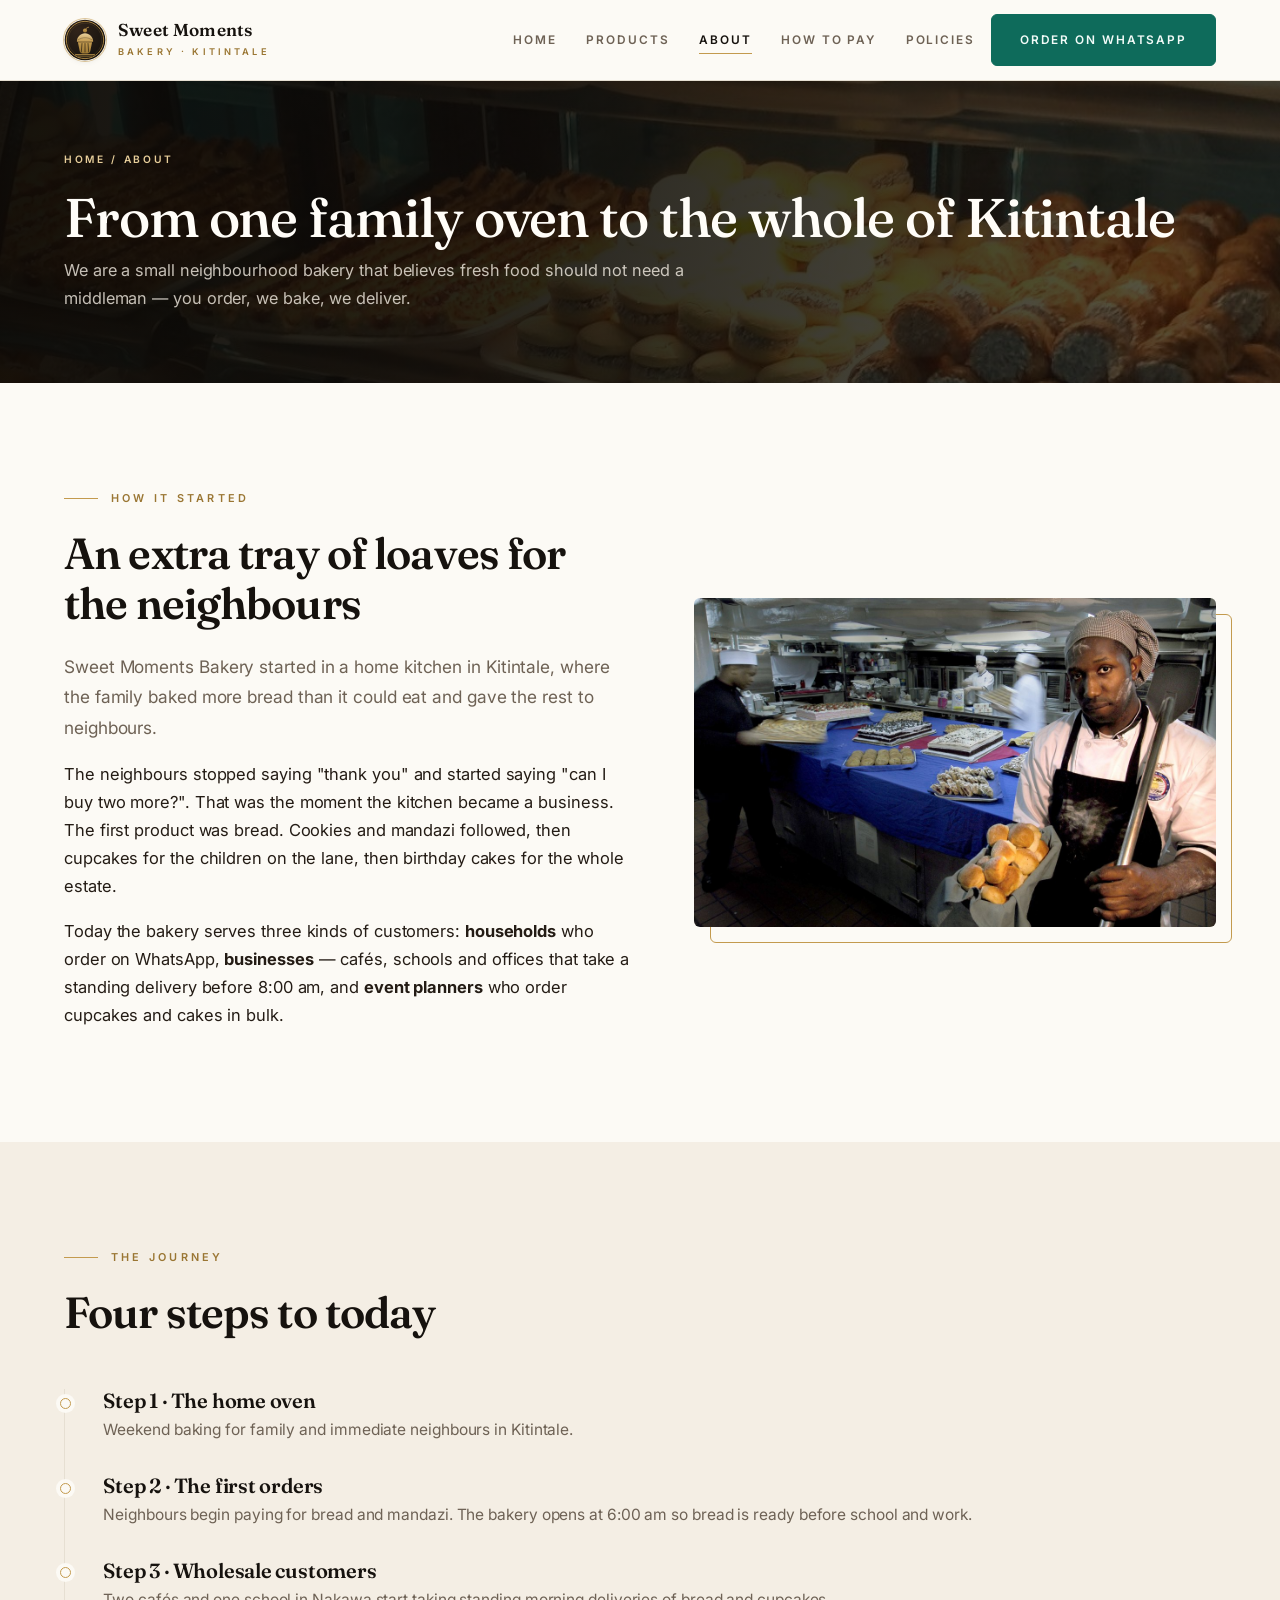
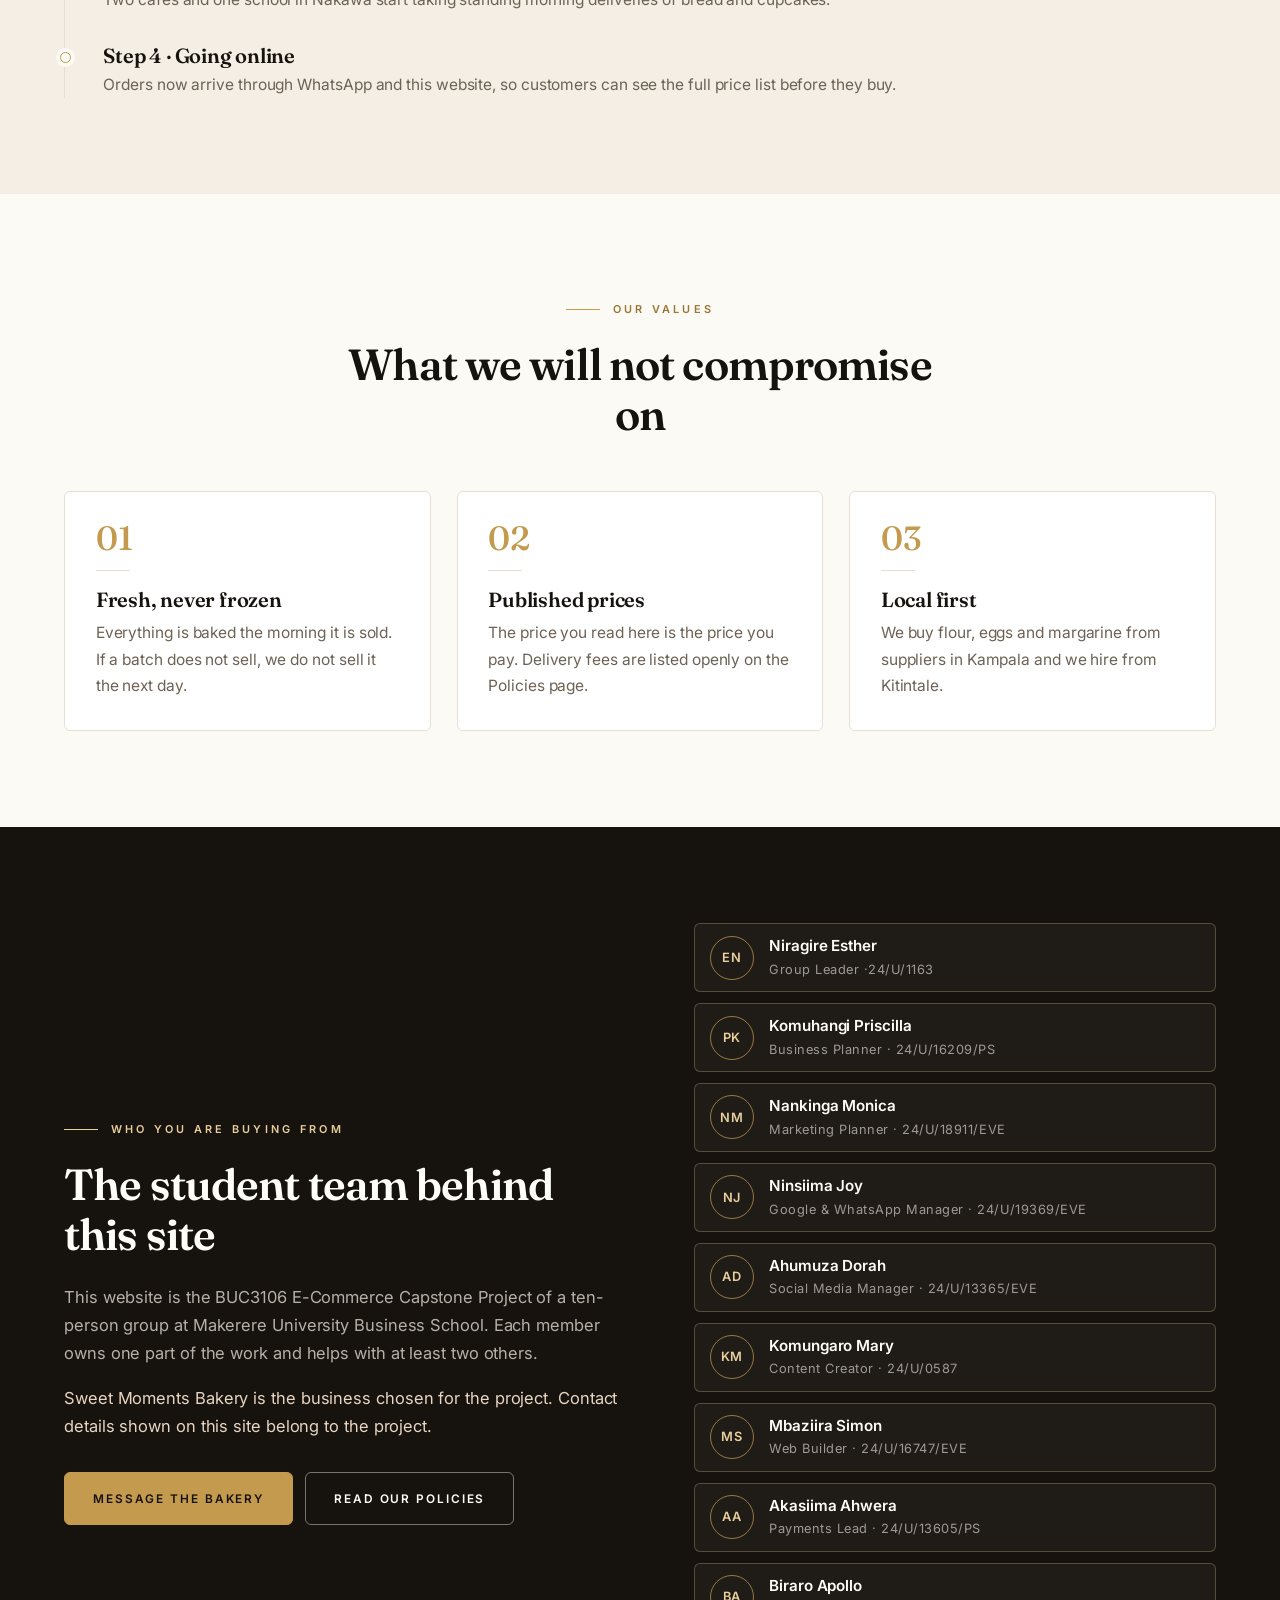
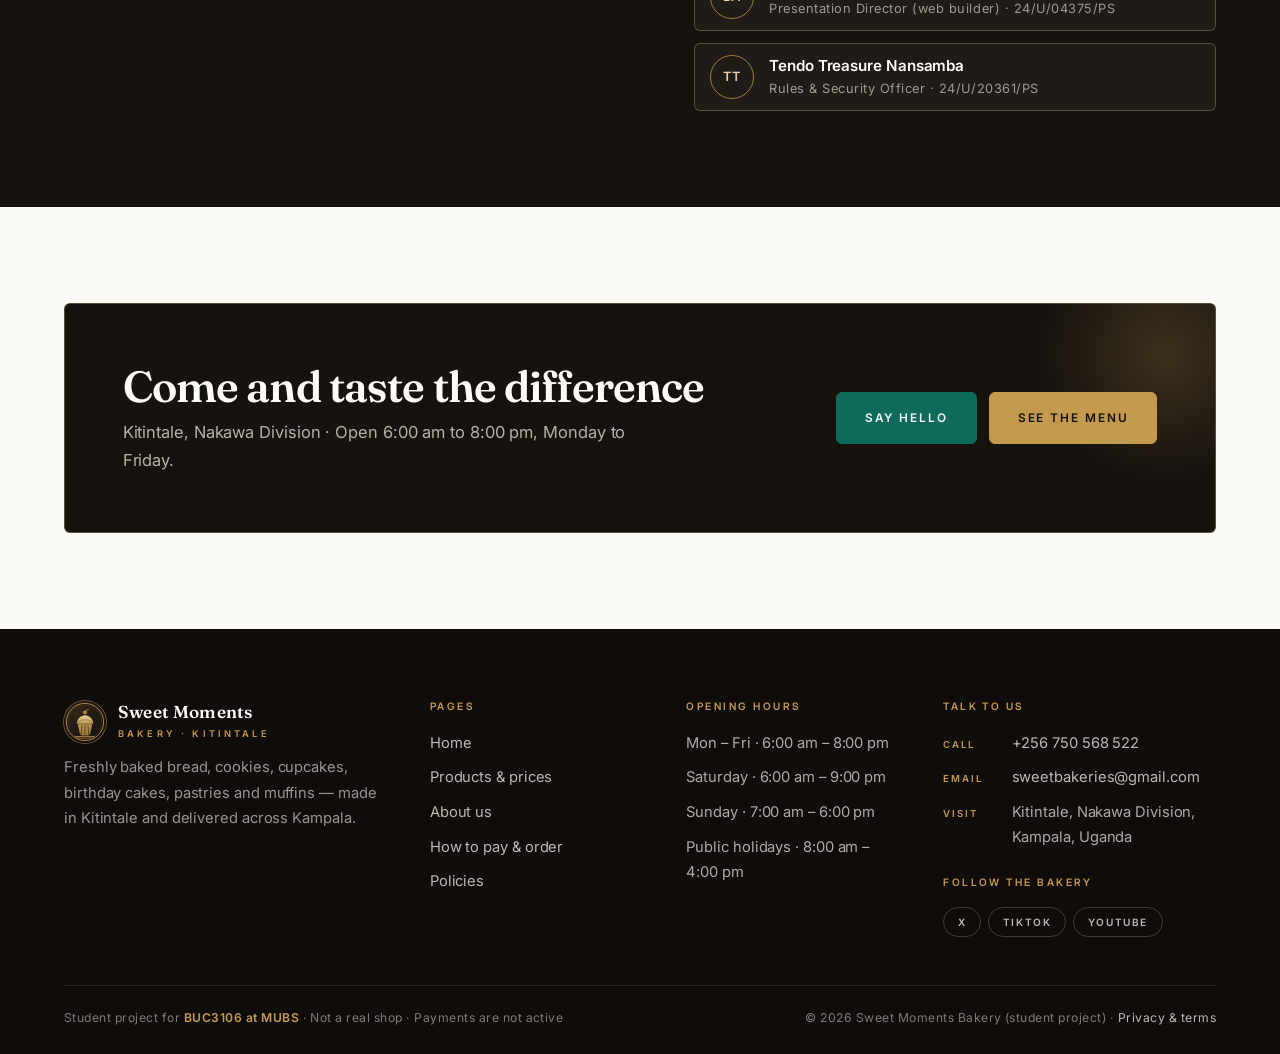
==== commit 23c71755: "Replace social links with the real accounts: X, TikTok, YouTube; catalogue link to wa.me/c/256786212" ====
--- a/about.html
+++ b/about.html
@@ -202,10 +202,9 @@
           </ul>
           <h4 class="spaced">Follow the bakery</h4>
           <div class="social-row">
-            <a href="https://www.facebook.com/SweetMomentsBakeryUG" target="_blank" rel="noopener">Facebook</a>
-            <a href="https://www.tiktok.com/@sweetmoments.ug" target="_blank" rel="noopener">TikTok</a>
-            <a href="https://www.youtube.com/@SweetMomentsBakeryUG" target="_blank" rel="noopener">YouTube</a>
-            <a href="https://www.linkedin.com/company/sweet-moments-bakery" target="_blank" rel="noopener">LinkedIn</a>
+            <a href="https://x.com/sweetmomeng7so" target="_blank" rel="noopener">X</a>
+            <a href="https://www.tiktok.com/@sweetmoments.bake" target="_blank" rel="noopener">TikTok</a>
+            <a href="https://www.youtube.com/@Sweetmomentsbakery-g5i" target="_blank" rel="noopener">YouTube</a>
           </div>
         </div>
       </div>
